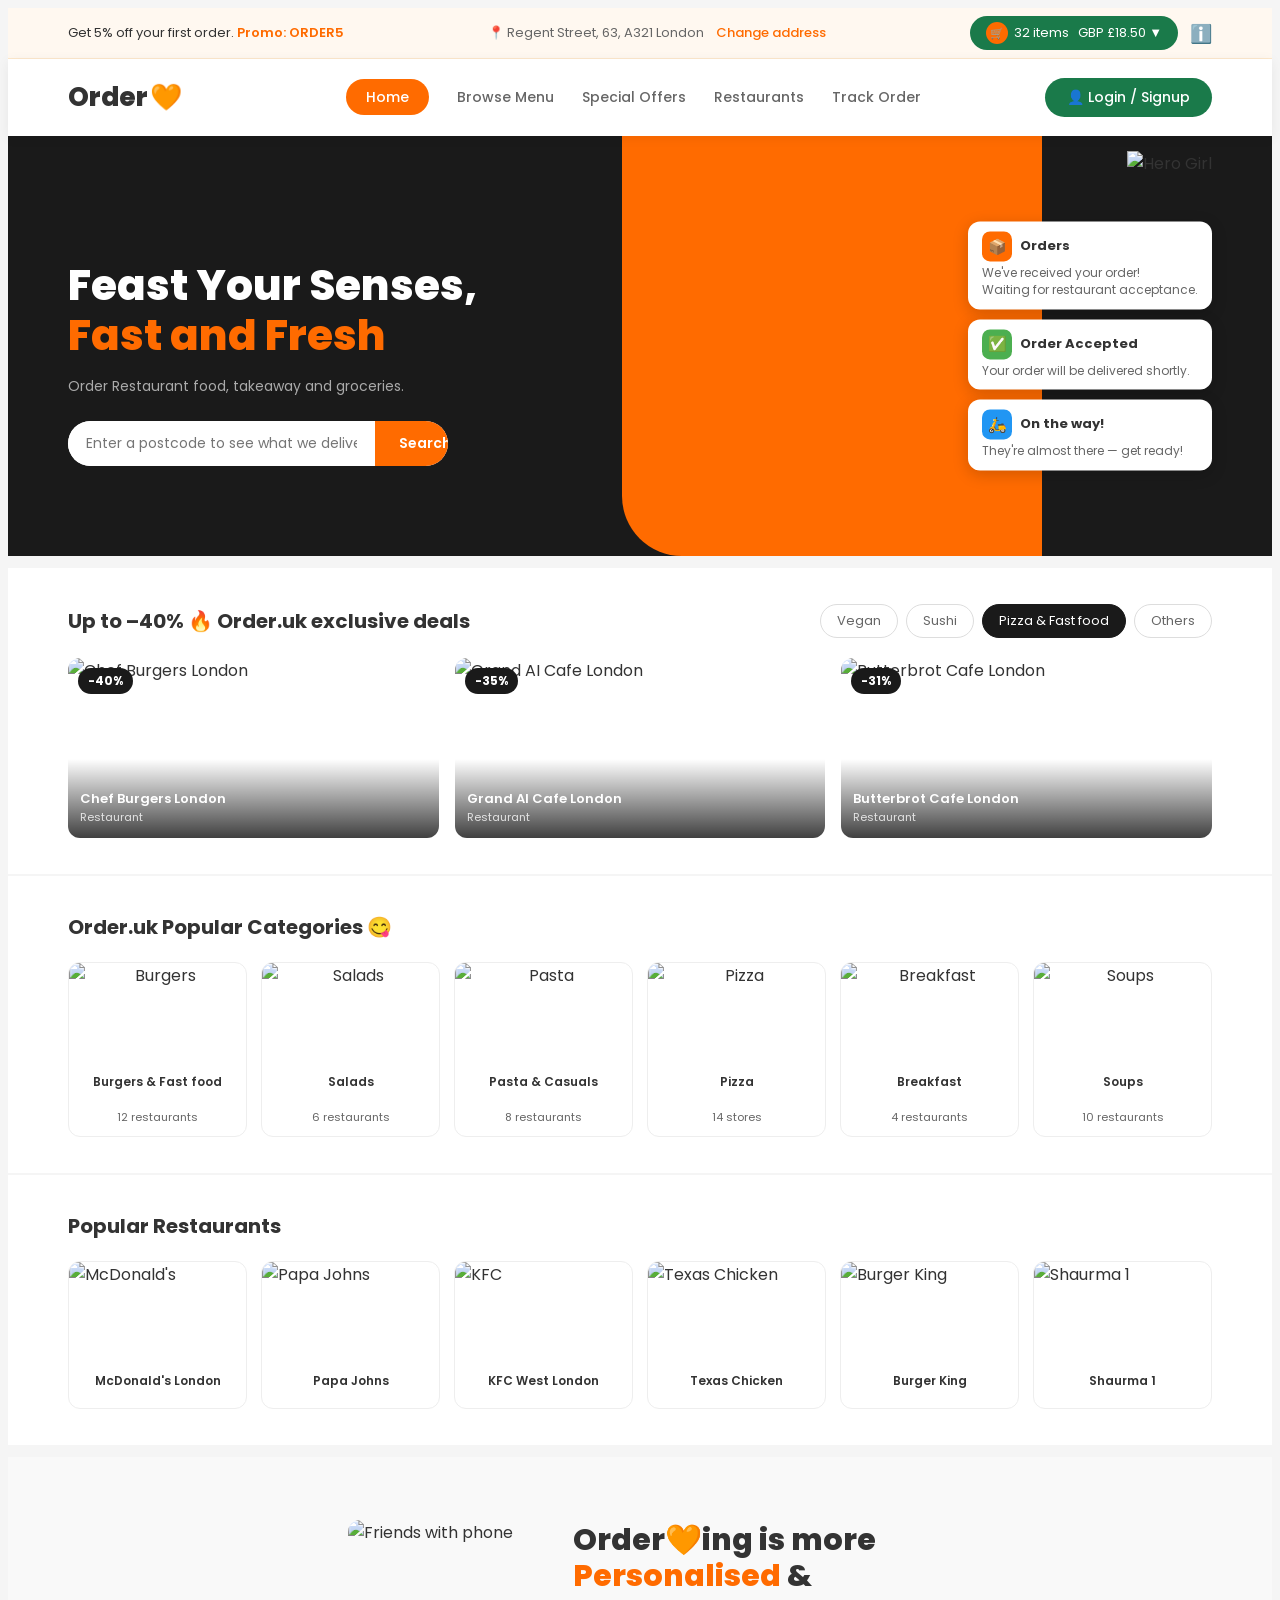
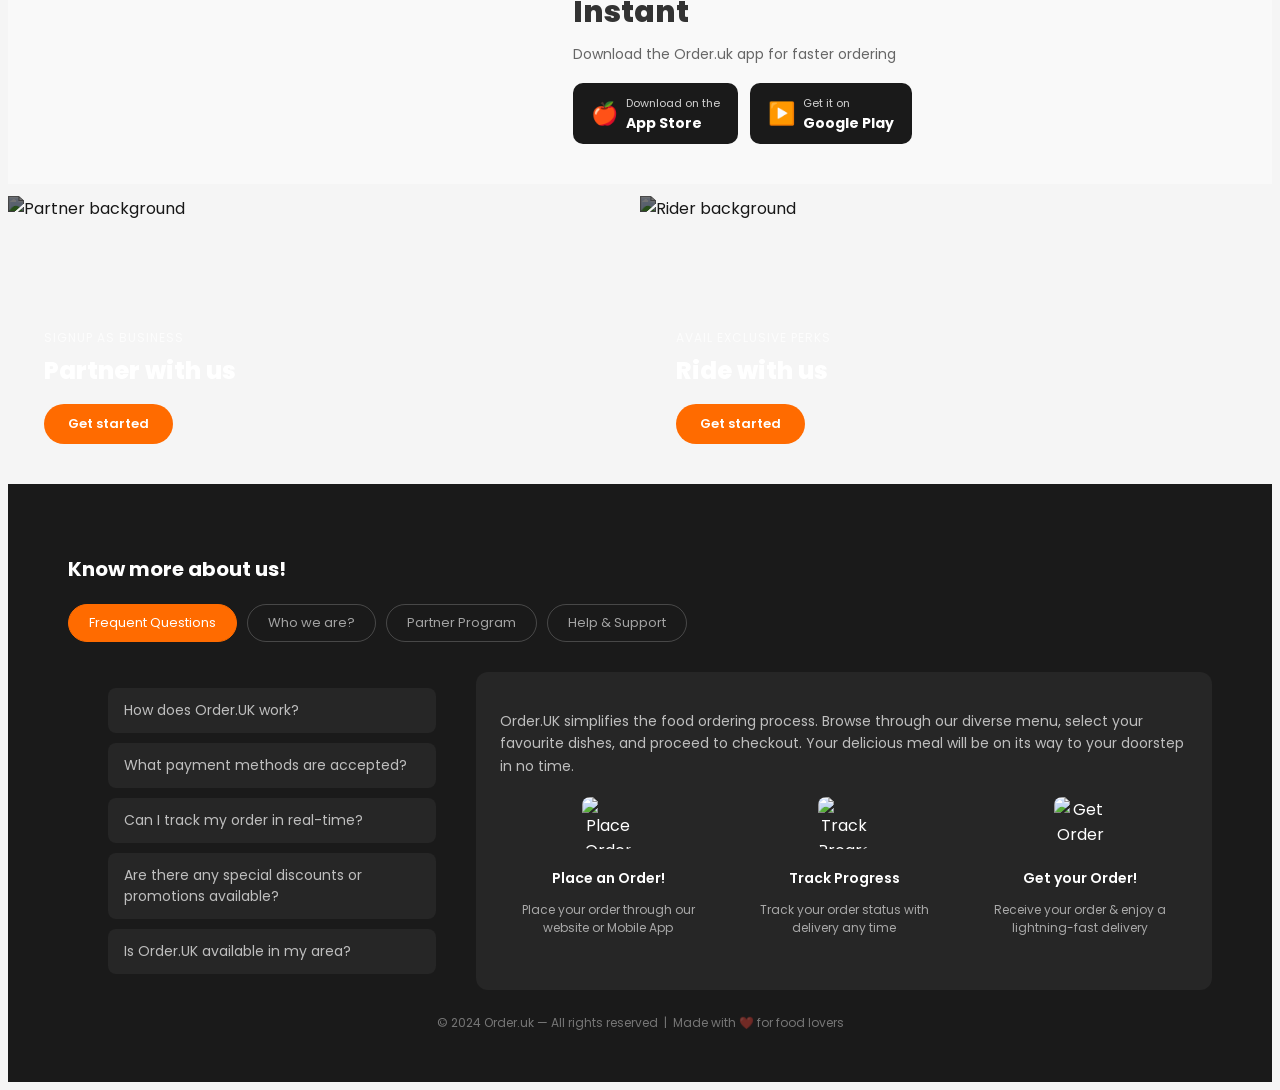
==== index.html @ 9a0b2c83 "Rename index (2).html to index.html" ====
<!DOCTYPE html>
<html >
<head>
 
  <title>Tech Test OWAIS AHAD BHAT – Feast Your Senses, Fast and Fresh</title>
  <link href="https://fonts.googleapis.com/css2?family=Poppins:wght@400;500;600;700;800&display=swap" rel="stylesheet"/>
  <link rel="stylesheet" href="style.css">
</head>
<body>

<div class="topbar">
  <div class="topbar-left">Get 5% off your first order. <span>Promo: ORDER5</span></div>
  <div class="topbar-center">📍 Regent Street, 63, A321 London &nbsp; <a href="#">Change address</a></div>
  <div style="display:flex;align-items:center;gap:12px;">
    <button class="cart-btn"><span class="cart-icon">🛒</span> 32 items &nbsp; GBP £18.50 ▼</button>
    <span style="font-size:18px;cursor:pointer;">ℹ️</span>
  </div>
</div>


<nav>
  <div class="logo">Order<span class="logo-dot">🧡</span></div>
  <ul class="nav-links">
    <li><a href="#" class="nav-home">Home</a></li>
    <li><a href="#">Browse Menu</a></li>
    <li><a href="#">Special Offers</a></li>
    <li><a href="#">Restaurants</a></li>
    <li><a href="#">Track Order</a></li>
  </ul>
  <button class="login-btn">👤 Login / Signup</button>
</nav>


<section class="hero">
  <div class="hero-content">
    <h1>Feast Your Senses,<br/><span>Fast and Fresh</span></h1>
    <p>Order Restaurant food, takeaway and groceries.</p>
    <div class="hero-search">
      <input type="text" placeholder="Enter a postcode to see what we deliver"/>
      <button>Search</button>
    </div>
  </div>
  <div class="hero-img">
    <img src="images/hero-girl.png" alt="Hero Girl"/>
    
  </div>
  <div class="hero-notifs">
    <div class="notif">
      <div class="notif-row"><span class="notif-ico">📦</span><span class="notif-title">Orders</span></div>
      <div class="notif-sub">We've received your order!<br/>Waiting for restaurant acceptance.</div>
    </div>
    <div class="notif">
      <div class="notif-row"><span class="notif-ico" style="background:#4CAF50">✅</span><span class="notif-title">Order Accepted</span></div>
      <div class="notif-sub">Your order will be delivered shortly.</div>
    </div>
    <div class="notif">
      <div class="notif-row"><span class="notif-ico" style="background:#2196F3">🛵</span><span class="notif-title">On the way!</span></div>
      <div class="notif-sub">They're almost there — get ready!</div>
    </div>
  </div>
</section>


<div class="section">
  <div class="sec-header">
    <div class="sec-title">Up to –40% 🔥 Order.uk exclusive deals</div>
    <div class="tabs">
      <button class="tab">Vegan</button>
      <button class="tab">Sushi</button>
      <button class="tab active">Pizza &amp; Fast food</button>
      <button class="tab">Others</button>
    </div>
  </div>
  <div class="deals-grid">
    <div class="deal-card">
      <img src="images/deal1.png" alt="Chef Burgers London"/>
     
      <div class="deal-badge">-40%</div>
      <div class="deal-info">Chef Burgers London<small>Restaurant</small></div>
    </div>
    <div class="deal-card">
      <img src="images/deal2.png" alt="Grand AI Cafe London"/>
     
      <div class="deal-badge">-35%</div>
      <div class="deal-info">Grand AI Cafe London<small>Restaurant</small></div>
    </div>
    <div class="deal-card">
      <img src="images/deal3.png" alt="Butterbrot Cafe London"/>
      
      <div class="deal-badge">-31%</div>
      <div class="deal-info">Butterbrot Cafe London<small>Restaurant</small></div>
    </div>
  </div>
</div>


<div class="section" style="margin-top:2px;">
  <div class="sec-header">
    <div class="sec-title">Order.uk Popular Categories 😋</div>
  </div>
  <div class="cat-grid">
    <div class="cat-card">
      <img src="images/burger.png" alt="Burgers"/>
      
      <div class="cat-info"><p>Burgers &amp; Fast food</p><small>12 restaurants</small></div>
    </div>
    <div class="cat-card">
      <img src="images/salad.png" alt="Salads"/>
      
      <div class="cat-info"><p>Salads</p><small>6 restaurants</small></div>
    </div>
    <div class="cat-card">
      <img src="images/noodles.png" alt="Pasta"/>
      
      <div class="cat-info"><p>Pasta &amp; Casuals</p><small>8 restaurants</small></div>
    </div>
    <div class="cat-card">
      <img src="images/pizza.png" alt="Pizza"/>
      
      <div class="cat-info"><p>Pizza</p><small>14 stores</small></div>
    </div>
    <div class="cat-card">
      <img src="images/wrap.png" alt="Breakfast"/>
      
      <div class="cat-info"><p>Breakfast</p><small>4 restaurants</small></div>
    </div>
    <div class="cat-card">
      <img src="images/soup.png" alt="Soups"/>
      
      <div class="cat-info"><p>Soups</p><small>10 restaurants</small></div>
    </div>
  </div>
</div>

<div class="section" style="margin-top:2px;">
  <div class="sec-header">
    <div class="sec-title">Popular Restaurants</div>
  </div>
  <div class="rest-grid">
    <div class="rest-card">
      <img src="images/mcd.png" alt="McDonald's"/>
      
      <p>McDonald's London</p>
    </div>
    <div class="rest-card">
      <img src="images/papa.png" alt="Papa Johns"/>
      
      <p>Papa Johns</p>
    </div>
    <div class="rest-card">
      <img src="images/kfc.png" alt="KFC"/>
      
      <p>KFC West London</p>
    </div>
    <div class="rest-card">
      <img src="images/Rectangle 8 (4).png" alt="Texas Chicken"/>
      
      <p>Texas Chicken</p>
    </div>
    <div class="rest-card">
      <img src="images/burgerking.png" alt="Burger King"/>
      
      <p>Burger King</p>
    </div>
    <div class="rest-card">
      <img src="images/shawarma.png" alt="Shaurma 1"/>
      
      <p>Shaurma 1</p>
    </div>
  </div>
</div>


<div class="app-promo">
  <img src="images/friends-laughing-using-mobiles 2.png" alt="Friends with phone"/>
 
  <div class="app-text">
    <h2>Order<span>🧡</span>ing is more<br/><span>Personalised</span> &amp; Instant</h2>
    <p>Download the Order.uk app for faster ordering</p>
    <div class="app-btns">
      <a href="#" class="app-btn">
        <span style="font-size:22px;">🍎</span>
        <div><span class="lbl">Download on the</span><strong>App Store</strong></div>
      </a>
      <a href="#" class="app-btn">
        <span style="font-size:22px;">▶️</span>
        <div><span class="lbl">Get it on</span><strong>Google Play</strong></div>
      </a>
    </div>
  </div>
</div>


<div class="partner-section">
  <div class="partner-card">
    <img src="images/chef.png" alt="Partner background"/>
   
    <div class="pc">
      <small>Signup as business</small>
      <h3>Partner with us</h3>
      <button class="get-btn">Get started</button>
    </div>
  </div>
  <div class="partner-card">
    <img src="images/delivery.png" alt="Rider background"/>
    
    <div class="pc">
      <small>Avail exclusive perks</small>
      <h3>Ride with us</h3>
      <button class="get-btn">Get started</button>
    </div>
  </div>
</div>


<div class="footer">
  <h3 style="margin-bottom:20px;font-size:20px;">Know more about us!</h3>
  <div class="footer-tabs">
    <button class="ftab active">Frequent Questions</button>
    <button class="ftab">Who we are?</button>
    <button class="ftab">Partner Program</button>
    <button class="ftab">Help &amp; Support</button>
  </div>
  <div class="footer-grid">
    <ul class="faq">
      <li>How does Order.UK work?</li>
      <li>What payment methods are accepted?</li>
      <li>Can I track my order in real-time?</li>
      <li>Are there any special discounts or promotions available?</li>
      <li>Is Order.UK available in my area?</li>
    </ul>
    <div class="how-box">
      <p class="how-desc">Order.UK simplifies the food ordering process. Browse through our diverse menu, select your favourite dishes, and proceed to checkout. Your delicious meal will be on its way to your doorstep in no time.</p>
      <div class="steps">
        <div class="step">
          <img class="step-ico" src="images/order 1.jpg" alt="Place Order"/>
          <!-- image file: order 1.jpg -->
          <h4>Place an Order!</h4>
          <p>Place your order through our website or Mobile App</p>
        </div>
        <div class="step">
          <img class="step-ico" src="images/delivery-icon.png" alt="Track Progress"/>
          
          <h4>Track Progress</h4>
          <p>Track your order status with delivery any time</p>
        </div>
        <div class="step">
          <img class="step-ico" src="images/food-icon.png" alt="Get Order"/>
         
          <h4>Get your Order!</h4>
          <p>Receive your order &amp; enjoy a lightning-fast delivery</p>
        </div>
      </div>
    </div>
  </div>
  <div class="footer-bottom">&copy; 2024 Order.uk — All rights reserved &nbsp;|&nbsp; Made with ❤️ for food lovers</div>
</div>

</body>
</html>
---- style.css ----
<style>
    *, *::before, *::after { box-sizing: border-box; margin: 0; padding: 0; }
    :root {
      --orange: #FF6B00;
      --green: #1A7A4A;
      --dark: #1A1A1A;
      --muted: #666;
      --bg: #f5f5f5;
      --radius: 12px;
    }
    body { font-family: 'Poppins', sans-serif; background: var(--bg); color: #333; }
    a { text-decoration: none; color: inherit; }


    .topbar {
      background: #fff8f0; border-bottom: 1px solid #fde8cc;
      padding: 8px 60px; display: flex; justify-content: space-between;
      align-items: center; font-size: 13px;
    }
    .topbar-left span { color: var(--orange); font-weight: 600; }
    .topbar-center { display: flex; align-items: center; gap: 6px; color: var(--muted); }
    .topbar-center a { color: var(--orange); font-weight: 500; }
    .cart-btn {
      background: var(--green); color: #fff; border: none; border-radius: 20px;
      padding: 6px 16px; font-size: 13px; font-family: 'Poppins',sans-serif;
      cursor: pointer; display: flex; align-items: center; gap: 6px;
    }
    .cart-icon {
      background: var(--orange); border-radius: 50%; width: 22px; height: 22px;
      display: flex; align-items: center; justify-content: center; font-size: 11px;
    }

    
    nav {
      background: #fff; padding: 14px 60px; display: flex;
      align-items: center; justify-content: space-between;
      box-shadow: 0 2px 12px rgba(0,0,0,0.06); position: sticky; top: 0; z-index: 100;
    }
    .logo { font-size: 26px; font-weight: 800; display: flex; align-items: center; gap: 2px; }
    .logo-dot { color: var(--orange); }
    .nav-links { display: flex; align-items: center; gap: 28px; list-style: none; font-size: 14px; font-weight: 500; }
    .nav-links a { color: var(--muted); transition: color 0.2s; }
    .nav-links a:hover { color: var(--orange); }
    .nav-home { background: var(--orange); color: #fff !important; padding: 8px 20px; border-radius: 20px; }
    .login-btn {
      background: var(--green); color: #fff; border: none; border-radius: 20px;
      padding: 9px 22px; font-size: 14px; font-family: 'Poppins',sans-serif; cursor: pointer; font-weight: 500;
    }

    
    .hero {
      background: var(--dark); padding: 0 60px; display: flex;
      align-items: center; justify-content: space-between;
      min-height: 420px; position: relative; overflow: hidden;
    }
    .hero::before {
      content: ''; position: absolute; right: 230px; top: 0; bottom: 0;
      width: 420px; background: var(--orange); border-radius: 0 0 0 60px; z-index: 0;
    }
    .hero-content { position: relative; z-index: 2; max-width: 420px; }
    .hero-content h1 { font-size: 42px; font-weight: 800; color: #fff; line-height: 1.2; margin-bottom: 8px; }
    .hero-content h1 span { color: var(--orange); }
    .hero-content p { color: #aaa; font-size: 14px; margin-bottom: 24px; }
    .hero-search { display: flex; background: #fff; border-radius: 30px; overflow: hidden; max-width: 380px; }
    .hero-search input { flex: 1; border: none; outline: none; padding: 12px 18px; font-size: 14px; font-family: 'Poppins',sans-serif; }
    .hero-search button {
      background: var(--orange); border: none; color: #fff; padding: 0 24px;
      font-size: 14px; font-weight: 600; cursor: pointer; font-family: 'Poppins',sans-serif; border-radius: 0 30px 30px 0;
    }
    .hero-img { position: relative; z-index: 2; flex-shrink: 0; }
    .hero-img img { height: 390px; object-fit: cover; display: block; }

    .hero-notifs {
      position: absolute; right: 60px; top: 50%; transform: translateY(-50%);
      z-index: 3; display: flex; flex-direction: column; gap: 10px;
    }
    .notif {
      background: #fff; border-radius: 12px; padding: 10px 14px;
      min-width: 210px; box-shadow: 0 4px 16px rgba(0,0,0,0.18); font-size: 12px;
    }
    .notif-row { display: flex; align-items: center; gap: 8px; margin-bottom: 4px; }
    .notif-ico {
      width: 30px; height: 30px; border-radius: 8px; background: var(--orange);
      display: flex; align-items: center; justify-content: center; font-size: 15px; flex-shrink: 0;
    }
    .notif-title { font-weight: 700; font-size: 13px; }
    .notif-sub { color: var(--muted); line-height: 1.4; }

    
    .section { padding: 36px 60px; background: #fff; margin-top: 12px; }
    .sec-header { display: flex; justify-content: space-between; align-items: center; margin-bottom: 20px; }
    .sec-title { font-size: 20px; font-weight: 700; }
    .tabs { display: flex; gap: 8px; }
    .tab {
      border: 1px solid #ddd; background: #fff; border-radius: 20px;
      padding: 6px 16px; font-size: 13px; cursor: pointer;
      font-family: 'Poppins',sans-serif; color: var(--muted); transition: all 0.2s;
    }
    .tab.active, .tab:hover { background: var(--dark); color: #fff; border-color: var(--dark); }

   
    .deals-grid { display: grid; grid-template-columns: repeat(3,1fr); gap: 16px; }
    .deal-card { border-radius: var(--radius); overflow: hidden; position: relative; cursor: pointer; }
    .deal-card img { width: 100%; height: 180px; object-fit: cover; display: block; transition: transform 0.3s; }
    .deal-card:hover img { transform: scale(1.04); }
    .deal-badge {
      position: absolute; top: 10px; left: 10px; background: var(--dark);
      color: #fff; font-size: 12px; font-weight: 700; padding: 4px 10px; border-radius: 20px;
    }
    .deal-info {
      position: absolute; bottom: 0; left: 0; right: 0;
      background: linear-gradient(transparent, rgba(0,0,0,0.75));
      padding: 30px 12px 12px; color: #fff; font-size: 13px; font-weight: 600;
    }
    .deal-info small { display: block; font-weight: 400; font-size: 11px; opacity: 0.8; }

    
    .cat-grid { display: grid; grid-template-columns: repeat(6,1fr); gap: 14px; }
    .cat-card {
      background: #fff; border: 1px solid #eee; border-radius: var(--radius);
      overflow: hidden; text-align: center; cursor: pointer; transition: box-shadow 0.2s, transform 0.2s;
    }
    .cat-card:hover { box-shadow: 0 6px 20px rgba(0,0,0,0.1); transform: translateY(-3px); }
    .cat-card img { width: 100%; height: 90px; object-fit: cover; display: block; }
    .cat-info { padding: 8px 6px; }
    .cat-info p { font-size: 12px; font-weight: 600; }
    .cat-info small { font-size: 11px; color: var(--muted); }

    
    .rest-grid { display: grid; grid-template-columns: repeat(6,1fr); gap: 14px; }
    .rest-card {
      border-radius: var(--radius); overflow: hidden; cursor: pointer;
      transition: transform 0.2s, box-shadow 0.2s; border: 1px solid #eee; background: #fff;
    }
    .rest-card:hover { transform: translateY(-3px); box-shadow: 0 8px 24px rgba(0,0,0,0.12); }
    .rest-card img { width: 100%; height: 90px; object-fit: cover; display: block; }
    .rest-card p { font-size: 12px; font-weight: 600; text-align: center; padding: 8px 4px 6px; }

    
    .app-promo {
      background: #f9f9f9; margin-top: 12px;
      display: flex; align-items: center; justify-content: center;
      gap: 60px; padding: 40px 60px; min-height: 220px;
    }
    .app-promo img { height: 200px; border-radius: 12px; object-fit: cover; }
    .app-text { max-width: 360px; }
    .app-text h2 { font-size: 30px; font-weight: 800; line-height: 1.2; margin-bottom: 8px; }
    .app-text h2 span { color: var(--orange); }
    .app-text p { color: var(--muted); font-size: 14px; margin-bottom: 18px; }
    .app-btns { display: flex; gap: 12px; }
    .app-btn {
      background: var(--dark); color: #fff; border-radius: 10px;
      padding: 10px 18px; display: flex; align-items: center; gap: 8px;
      font-size: 13px; transition: background 0.2s;
    }
    .app-btn:hover { background: var(--orange); }
    .app-btn .lbl { font-size: 11px; opacity: 0.8; }
    .app-btn strong { display: block; font-size: 14px; }

    /* PARTNER */
    .partner-section { display: grid; grid-template-columns: 1fr 1fr; margin-top: 12px; }
    .partner-card {
      position: relative; overflow: hidden; min-height: 220px;
      display: flex; align-items: flex-end; padding: 28px 36px;
    }
    .partner-card img {
      position: absolute; inset: 0; width: 100%; height: 100%;
      object-fit: cover; filter: brightness(0.45);
    }
    .pc { position: relative; z-index: 2; color: #fff; }
    .pc small { font-size: 12px; color: rgba(255,255,255,0.75); text-transform: uppercase; letter-spacing: 1px; }
    .pc h3 { font-size: 24px; font-weight: 800; margin: 4px 0 16px; }
    .get-btn {
      background: var(--orange); color: #fff; border: none; border-radius: 20px;
      padding: 10px 24px; font-size: 13px; font-weight: 600;
      cursor: pointer; font-family: 'Poppins',sans-serif;
    }

   
    .footer { background: var(--dark); padding: 50px 60px; margin-top: 12px; color: #fff; }
    .footer-tabs { display: flex; gap: 10px; margin-bottom: 30px; flex-wrap: wrap; }
    .ftab {
      border: 1px solid rgba(255,255,255,0.2); background: transparent;
      color: rgba(255,255,255,0.6); border-radius: 20px; padding: 8px 20px;
      font-size: 13px; cursor: pointer; font-family: 'Poppins',sans-serif; transition: all 0.2s;
    }
    .ftab.active, .ftab:hover { background: var(--orange); color: #fff; border-color: var(--orange); }
    .footer-grid { display: grid; grid-template-columns: 1fr 2fr; gap: 40px; }
    .faq { list-style: none; display: flex; flex-direction: column; gap: 10px; }
    .faq li {
      color: rgba(255,255,255,0.7); font-size: 14px;
      padding: 12px 16px; background: rgba(255,255,255,0.05);
      border-radius: 8px; cursor: pointer; transition: background 0.2s;
    }
    .faq li:hover { background: rgba(255,255,255,0.1); }
    .how-box { background: rgba(255,255,255,0.05); border-radius: 12px; padding: 24px; }
    .how-desc { font-size: 14px; color: rgba(255,255,255,0.7); margin-bottom: 20px; line-height: 1.6; }
    .steps { display: grid; grid-template-columns: repeat(3,1fr); gap: 20px; }
    .step { text-align: center; }
    .step-ico { width: 52px; height: 52px; object-fit: contain; margin: 0 auto 10px; display: block; border-radius: 8px; }
    .step h4 { font-size: 14px; font-weight: 600; margin-bottom: 6px; }
    .step p { font-size: 12px; color: rgba(255,255,255,0.6); }
    .footer-bottom { margin-top: 24px; font-size: 12px; color: rgba(255,255,255,0.4); text-align: center; }

    @media (max-width: 900px) {
      nav, .topbar, .section, .hero, .app-promo, .footer { padding-left: 20px; padding-right: 20px; }
      .deals-grid, .cat-grid, .rest-grid { grid-template-columns: repeat(2,1fr); }
      .hero::before { display: none; }
      .hero-notifs { display: none; }
      .partner-section, .footer-grid { grid-template-columns: 1fr; }
      .app-promo { flex-direction: column; gap: 24px; }
    }
  </style>
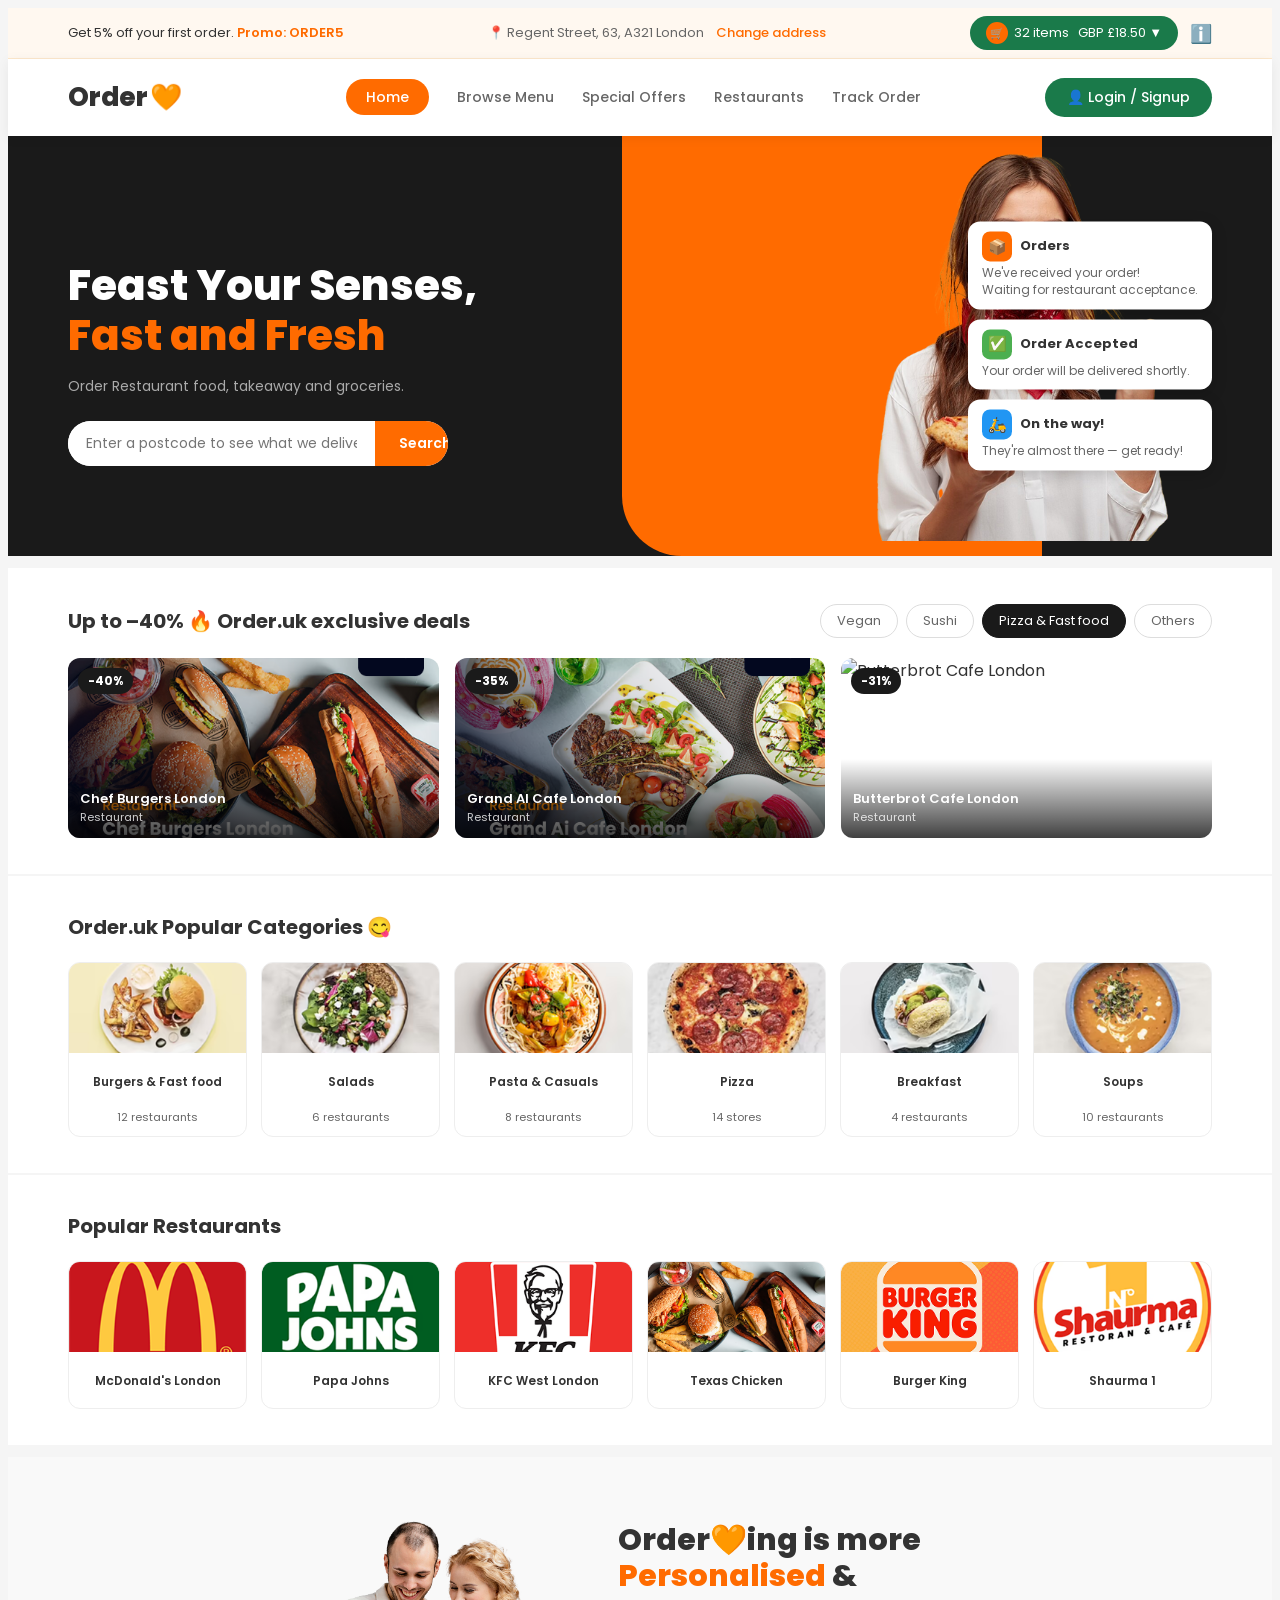
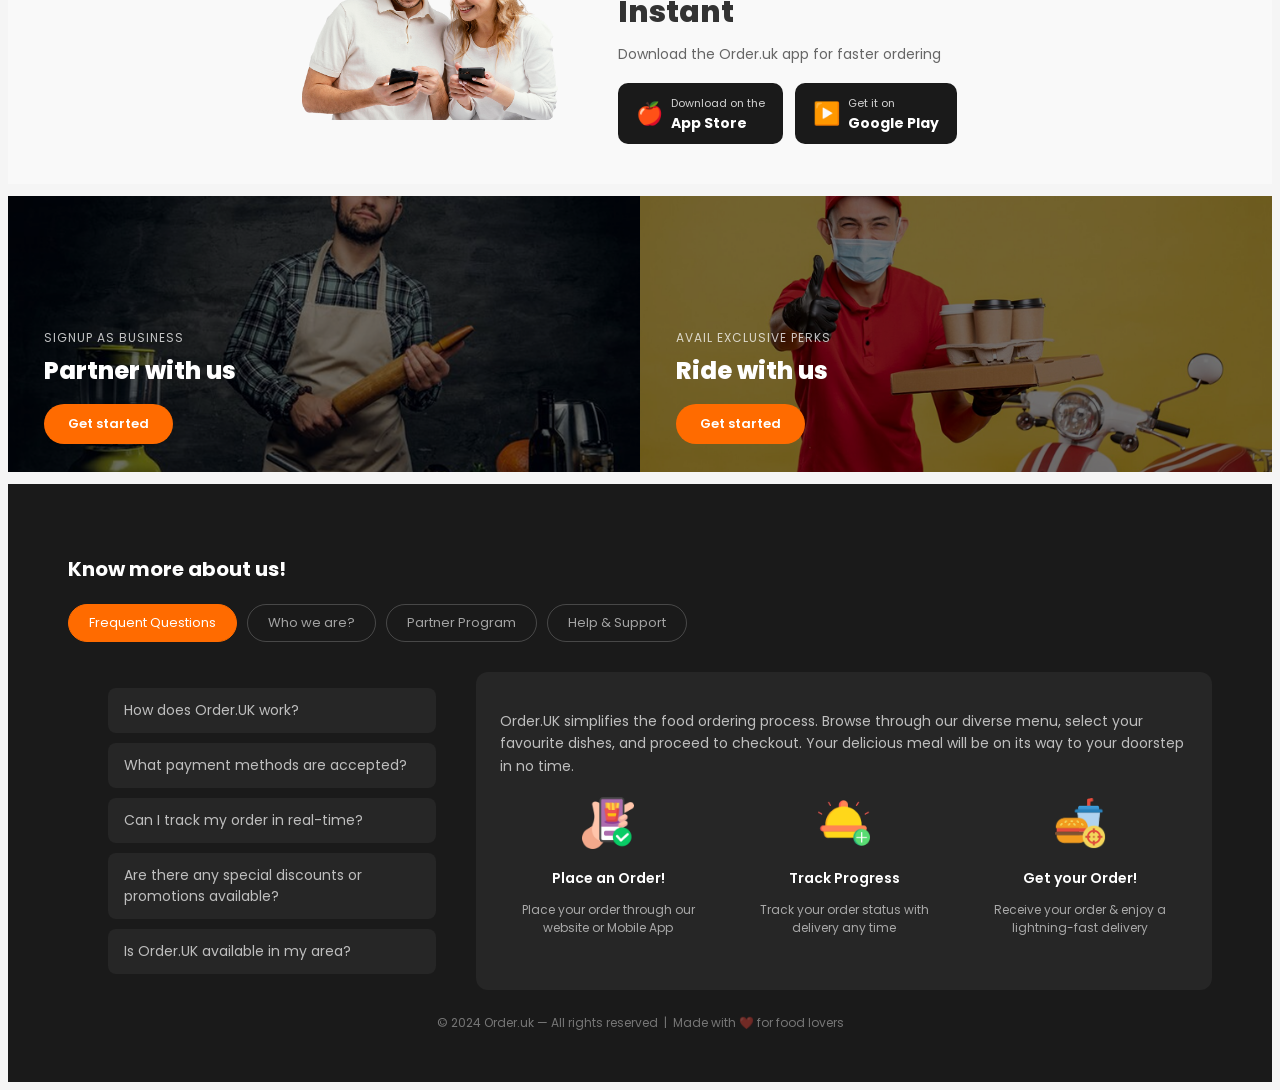
==== commit 9f247d7e: "Fix image paths: remove incorrect 'images/' subfolder prefix and fix order 1.jpg -> order 1.png" ====
--- a/index.html
+++ b/index.html
@@ -41,7 +41,7 @@
     </div>
   </div>
   <div class="hero-img">
-    <img src="images/hero-girl.png" alt="Hero Girl"/>
+    <img src="hero-girl.png" alt="Hero Girl"/>
     
   </div>
   <div class="hero-notifs">
@@ -73,19 +73,19 @@
   </div>
   <div class="deals-grid">
     <div class="deal-card">
-      <img src="images/deal1.png" alt="Chef Burgers London"/>
+      <img src="deal1.png" alt="Chef Burgers London"/>
      
       <div class="deal-badge">-40%</div>
       <div class="deal-info">Chef Burgers London<small>Restaurant</small></div>
     </div>
     <div class="deal-card">
-      <img src="images/deal2.png" alt="Grand AI Cafe London"/>
+      <img src="deal2.png" alt="Grand AI Cafe London"/>
      
       <div class="deal-badge">-35%</div>
       <div class="deal-info">Grand AI Cafe London<small>Restaurant</small></div>
     </div>
     <div class="deal-card">
-      <img src="images/deal3.png" alt="Butterbrot Cafe London"/>
+      <img src="deal3.png" alt="Butterbrot Cafe London"/>
       
       <div class="deal-badge">-31%</div>
       <div class="deal-info">Butterbrot Cafe London<small>Restaurant</small></div>
@@ -100,32 +100,32 @@
   </div>
   <div class="cat-grid">
     <div class="cat-card">
-      <img src="images/burger.png" alt="Burgers"/>
+      <img src="burger.png" alt="Burgers"/>
       
       <div class="cat-info"><p>Burgers &amp; Fast food</p><small>12 restaurants</small></div>
     </div>
     <div class="cat-card">
-      <img src="images/salad.png" alt="Salads"/>
+      <img src="salad.png" alt="Salads"/>
       
       <div class="cat-info"><p>Salads</p><small>6 restaurants</small></div>
     </div>
     <div class="cat-card">
-      <img src="images/noodles.png" alt="Pasta"/>
+      <img src="noodles.png" alt="Pasta"/>
       
       <div class="cat-info"><p>Pasta &amp; Casuals</p><small>8 restaurants</small></div>
     </div>
     <div class="cat-card">
-      <img src="images/pizza.png" alt="Pizza"/>
+      <img src="pizza.png" alt="Pizza"/>
       
       <div class="cat-info"><p>Pizza</p><small>14 stores</small></div>
     </div>
     <div class="cat-card">
-      <img src="images/wrap.png" alt="Breakfast"/>
+      <img src="wrap.png" alt="Breakfast"/>
       
       <div class="cat-info"><p>Breakfast</p><small>4 restaurants</small></div>
     </div>
     <div class="cat-card">
-      <img src="images/soup.png" alt="Soups"/>
+      <img src="soup.png" alt="Soups"/>
       
       <div class="cat-info"><p>Soups</p><small>10 restaurants</small></div>
     </div>
@@ -138,32 +138,32 @@
   </div>
   <div class="rest-grid">
     <div class="rest-card">
-      <img src="images/mcd.png" alt="McDonald's"/>
+      <img src="mcd.png" alt="McDonald's"/>
       
       <p>McDonald's London</p>
     </div>
     <div class="rest-card">
-      <img src="images/papa.png" alt="Papa Johns"/>
+      <img src="papa.png" alt="Papa Johns"/>
       
       <p>Papa Johns</p>
     </div>
     <div class="rest-card">
-      <img src="images/kfc.png" alt="KFC"/>
+      <img src="kfc.png" alt="KFC"/>
       
       <p>KFC West London</p>
     </div>
     <div class="rest-card">
-      <img src="images/Rectangle 8 (4).png" alt="Texas Chicken"/>
+      <img src="Rectangle 8 (4).png" alt="Texas Chicken"/>
       
       <p>Texas Chicken</p>
     </div>
     <div class="rest-card">
-      <img src="images/burgerking.png" alt="Burger King"/>
+      <img src="burgerking.png" alt="Burger King"/>
       
       <p>Burger King</p>
     </div>
     <div class="rest-card">
-      <img src="images/shawarma.png" alt="Shaurma 1"/>
+      <img src="shawarma.png" alt="Shaurma 1"/>
       
       <p>Shaurma 1</p>
     </div>
@@ -172,7 +172,7 @@
 
 
 <div class="app-promo">
-  <img src="images/friends-laughing-using-mobiles 2.png" alt="Friends with phone"/>
+  <img src="friends-laughing-using-mobiles 2.png" alt="Friends with phone"/>
  
   <div class="app-text">
     <h2>Order<span>🧡</span>ing is more<br/><span>Personalised</span> &amp; Instant</h2>
@@ -193,7 +193,7 @@
 
 <div class="partner-section">
   <div class="partner-card">
-    <img src="images/chef.png" alt="Partner background"/>
+    <img src="chef.png" alt="Partner background"/>
    
     <div class="pc">
       <small>Signup as business</small>
@@ -202,7 +202,7 @@
     </div>
   </div>
   <div class="partner-card">
-    <img src="images/delivery.png" alt="Rider background"/>
+    <img src="delivery.png" alt="Rider background"/>
     
     <div class="pc">
       <small>Avail exclusive perks</small>
@@ -233,19 +233,19 @@
       <p class="how-desc">Order.UK simplifies the food ordering process. Browse through our diverse menu, select your favourite dishes, and proceed to checkout. Your delicious meal will be on its way to your doorstep in no time.</p>
       <div class="steps">
         <div class="step">
-          <img class="step-ico" src="images/order 1.jpg" alt="Place Order"/>
-          <!-- image file: order 1.jpg -->
+          <img class="step-ico" src="order 1.png" alt="Place Order"/>
+          <!-- image file: order 1.png -->
           <h4>Place an Order!</h4>
           <p>Place your order through our website or Mobile App</p>
         </div>
         <div class="step">
-          <img class="step-ico" src="images/delivery-icon.png" alt="Track Progress"/>
+          <img class="step-ico" src="delivery-icon.png" alt="Track Progress"/>
           
           <h4>Track Progress</h4>
           <p>Track your order status with delivery any time</p>
         </div>
         <div class="step">
-          <img class="step-ico" src="images/food-icon.png" alt="Get Order"/>
+          <img class="step-ico" src="food-icon.png" alt="Get Order"/>
          
           <h4>Get your Order!</h4>
           <p>Receive your order &amp; enjoy a lightning-fast delivery</p>
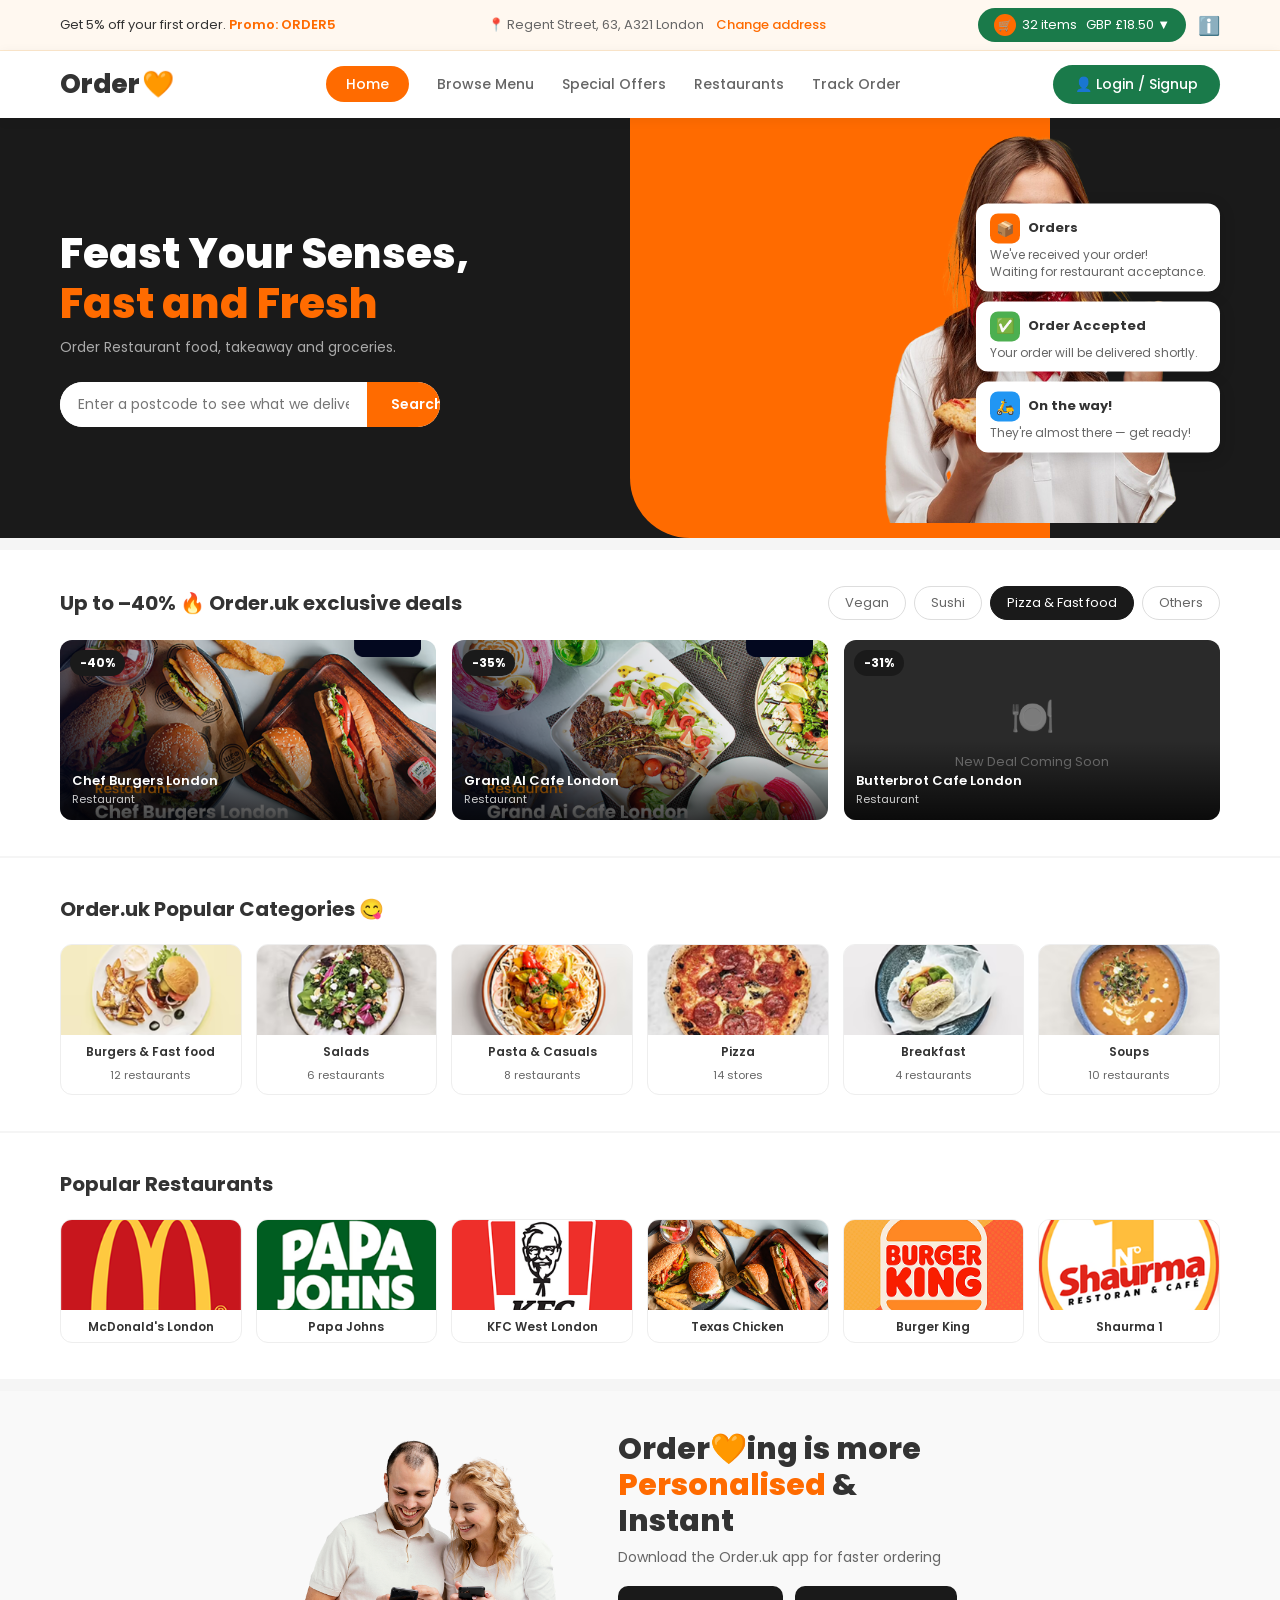
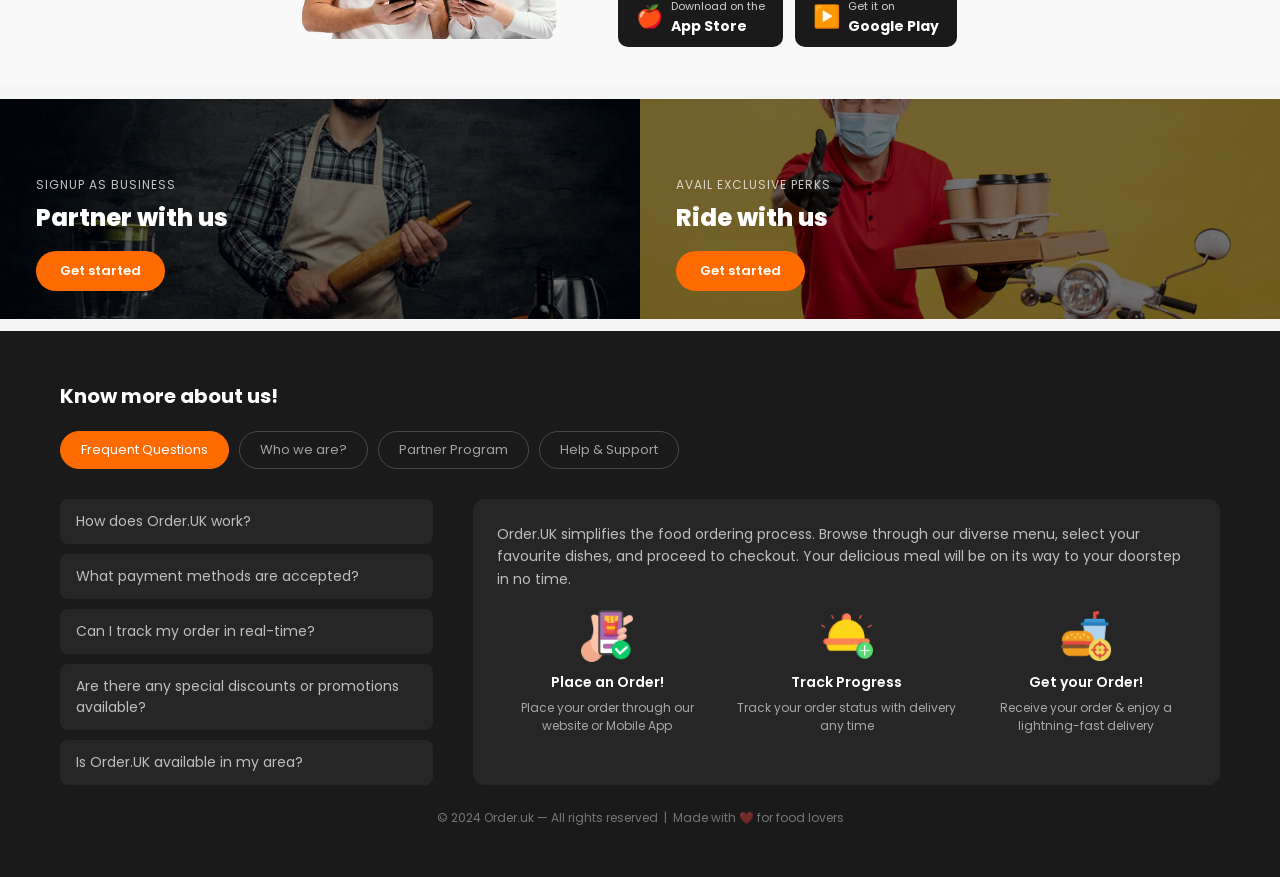
==== commit c0287f28: "Fix all bugs: image paths, missing charset/viewport, broken tab JS, stale comments, missing anchor I" ====
--- a/index.html
+++ b/index.html
@@ -1,8 +1,9 @@
 <!DOCTYPE html>
-<html >
+<html lang="en">
 <head>
- 
-  <title>Tech Test OWAIS AHAD BHAT – Feast Your Senses, Fast and Fresh</title>
+  <meta charset="UTF-8"/>
+  <meta name="viewport" content="width=device-width, initial-scale=1.0"/>
+  <title>Order.uk – Feast Your Senses, Fast and Fresh</title>
   <link href="https://fonts.googleapis.com/css2?family=Poppins:wght@400;500;600;700;800&display=swap" rel="stylesheet"/>
   <link rel="stylesheet" href="style.css">
 </head>
@@ -17,19 +18,17 @@
   </div>
 </div>
 
-
 <nav>
   <div class="logo">Order<span class="logo-dot">🧡</span></div>
   <ul class="nav-links">
     <li><a href="#" class="nav-home">Home</a></li>
-    <li><a href="#">Browse Menu</a></li>
-    <li><a href="#">Special Offers</a></li>
-    <li><a href="#">Restaurants</a></li>
-    <li><a href="#">Track Order</a></li>
+    <li><a href="#deals">Browse Menu</a></li>
+    <li><a href="#deals">Special Offers</a></li>
+    <li><a href="#restaurants">Restaurants</a></li>
+    <li><a href="#footer">Track Order</a></li>
   </ul>
   <button class="login-btn">👤 Login / Signup</button>
 </nav>
-
 
 <section class="hero">
   <div class="hero-content">
@@ -37,12 +36,11 @@
     <p>Order Restaurant food, takeaway and groceries.</p>
     <div class="hero-search">
       <input type="text" placeholder="Enter a postcode to see what we deliver"/>
-      <button>Search</button>
+      <button type="button">Search</button>
     </div>
   </div>
   <div class="hero-img">
     <img src="hero-girl.png" alt="Hero Girl"/>
-    
   </div>
   <div class="hero-notifs">
     <div class="notif">
@@ -60,120 +58,104 @@
   </div>
 </section>
 
-
-<div class="section">
+<div class="section" id="deals">
   <div class="sec-header">
     <div class="sec-title">Up to –40% 🔥 Order.uk exclusive deals</div>
     <div class="tabs">
-      <button class="tab">Vegan</button>
-      <button class="tab">Sushi</button>
-      <button class="tab active">Pizza &amp; Fast food</button>
-      <button class="tab">Others</button>
+      <button class="tab" onclick="setTab(this)">Vegan</button>
+      <button class="tab" onclick="setTab(this)">Sushi</button>
+      <button class="tab active" onclick="setTab(this)">Pizza &amp; Fast food</button>
+      <button class="tab" onclick="setTab(this)">Others</button>
     </div>
   </div>
   <div class="deals-grid">
     <div class="deal-card">
       <img src="deal1.png" alt="Chef Burgers London"/>
-     
       <div class="deal-badge">-40%</div>
       <div class="deal-info">Chef Burgers London<small>Restaurant</small></div>
     </div>
     <div class="deal-card">
       <img src="deal2.png" alt="Grand AI Cafe London"/>
-     
       <div class="deal-badge">-35%</div>
       <div class="deal-info">Grand AI Cafe London<small>Restaurant</small></div>
     </div>
-    <div class="deal-card">
-      <img src="deal3.png" alt="Butterbrot Cafe London"/>
-      
+    <div class="deal-card deal-card--placeholder">
+      <div class="deal-placeholder-inner">
+        <span>🍽️</span>
+        <p>New Deal Coming Soon</p>
+      </div>
       <div class="deal-badge">-31%</div>
       <div class="deal-info">Butterbrot Cafe London<small>Restaurant</small></div>
     </div>
   </div>
 </div>
 
-
-<div class="section" style="margin-top:2px;">
+<div class="section" id="categories" style="margin-top:2px;">
   <div class="sec-header">
     <div class="sec-title">Order.uk Popular Categories 😋</div>
   </div>
   <div class="cat-grid">
     <div class="cat-card">
       <img src="burger.png" alt="Burgers"/>
-      
       <div class="cat-info"><p>Burgers &amp; Fast food</p><small>12 restaurants</small></div>
     </div>
     <div class="cat-card">
       <img src="salad.png" alt="Salads"/>
-      
       <div class="cat-info"><p>Salads</p><small>6 restaurants</small></div>
     </div>
     <div class="cat-card">
       <img src="noodles.png" alt="Pasta"/>
-      
       <div class="cat-info"><p>Pasta &amp; Casuals</p><small>8 restaurants</small></div>
     </div>
     <div class="cat-card">
       <img src="pizza.png" alt="Pizza"/>
-      
       <div class="cat-info"><p>Pizza</p><small>14 stores</small></div>
     </div>
     <div class="cat-card">
       <img src="wrap.png" alt="Breakfast"/>
-      
       <div class="cat-info"><p>Breakfast</p><small>4 restaurants</small></div>
     </div>
     <div class="cat-card">
       <img src="soup.png" alt="Soups"/>
-      
       <div class="cat-info"><p>Soups</p><small>10 restaurants</small></div>
     </div>
   </div>
 </div>
 
-<div class="section" style="margin-top:2px;">
+<div class="section" id="restaurants" style="margin-top:2px;">
   <div class="sec-header">
     <div class="sec-title">Popular Restaurants</div>
   </div>
   <div class="rest-grid">
     <div class="rest-card">
       <img src="mcd.png" alt="McDonald's"/>
-      
       <p>McDonald's London</p>
     </div>
     <div class="rest-card">
       <img src="papa.png" alt="Papa Johns"/>
-      
       <p>Papa Johns</p>
     </div>
     <div class="rest-card">
       <img src="kfc.png" alt="KFC"/>
-      
       <p>KFC West London</p>
     </div>
     <div class="rest-card">
       <img src="Rectangle 8 (4).png" alt="Texas Chicken"/>
-      
       <p>Texas Chicken</p>
     </div>
     <div class="rest-card">
       <img src="burgerking.png" alt="Burger King"/>
-      
       <p>Burger King</p>
     </div>
     <div class="rest-card">
       <img src="shawarma.png" alt="Shaurma 1"/>
-      
       <p>Shaurma 1</p>
     </div>
   </div>
 </div>
-
 
 <div class="app-promo">
   <img src="friends-laughing-using-mobiles 2.png" alt="Friends with phone"/>
- 
   <div class="app-text">
     <h2>Order<span>🧡</span>ing is more<br/><span>Personalised</span> &amp; Instant</h2>
     <p>Download the Order.uk app for faster ordering</p>
@@ -190,11 +172,9 @@
   </div>
 </div>
 
-
 <div class="partner-section">
   <div class="partner-card">
     <img src="chef.png" alt="Partner background"/>
-   
     <div class="pc">
       <small>Signup as business</small>
       <h3>Partner with us</h3>
@@ -203,7 +183,6 @@
   </div>
   <div class="partner-card">
     <img src="delivery.png" alt="Rider background"/>
-    
     <div class="pc">
       <small>Avail exclusive perks</small>
       <h3>Ride with us</h3>
@@ -212,14 +191,13 @@
   </div>
 </div>
 
-
-<div class="footer">
+<div class="footer" id="footer">
   <h3 style="margin-bottom:20px;font-size:20px;">Know more about us!</h3>
   <div class="footer-tabs">
-    <button class="ftab active">Frequent Questions</button>
-    <button class="ftab">Who we are?</button>
-    <button class="ftab">Partner Program</button>
-    <button class="ftab">Help &amp; Support</button>
+    <button class="ftab active" onclick="setFtab(this)">Frequent Questions</button>
+    <button class="ftab" onclick="setFtab(this)">Who we are?</button>
+    <button class="ftab" onclick="setFtab(this)">Partner Program</button>
+    <button class="ftab" onclick="setFtab(this)">Help &amp; Support</button>
   </div>
   <div class="footer-grid">
     <ul class="faq">
@@ -234,19 +212,16 @@
       <div class="steps">
         <div class="step">
           <img class="step-ico" src="order 1.png" alt="Place Order"/>
-          <!-- image file: order 1.png -->
           <h4>Place an Order!</h4>
           <p>Place your order through our website or Mobile App</p>
         </div>
         <div class="step">
           <img class="step-ico" src="delivery-icon.png" alt="Track Progress"/>
-          
           <h4>Track Progress</h4>
           <p>Track your order status with delivery any time</p>
         </div>
         <div class="step">
           <img class="step-ico" src="food-icon.png" alt="Get Order"/>
-         
           <h4>Get your Order!</h4>
           <p>Receive your order &amp; enjoy a lightning-fast delivery</p>
         </div>
@@ -256,5 +231,16 @@
   <div class="footer-bottom">&copy; 2024 Order.uk — All rights reserved &nbsp;|&nbsp; Made with ❤️ for food lovers</div>
 </div>
 
+<script>
+  function setTab(el) {
+    document.querySelectorAll('.tab').forEach(t => t.classList.remove('active'));
+    el.classList.add('active');
+  }
+  function setFtab(el) {
+    document.querySelectorAll('.ftab').forEach(t => t.classList.remove('active'));
+    el.classList.add('active');
+  }
+</script>
+
 </body>
-</html>
+</html>
--- a/style.css
+++ b/style.css
@@ -1,213 +1,228 @@
-<style>
-    *, *::before, *::after { box-sizing: border-box; margin: 0; padding: 0; }
-    :root {
-      --orange: #FF6B00;
-      --green: #1A7A4A;
-      --dark: #1A1A1A;
-      --muted: #666;
-      --bg: #f5f5f5;
-      --radius: 12px;
-    }
-    body { font-family: 'Poppins', sans-serif; background: var(--bg); color: #333; }
-    a { text-decoration: none; color: inherit; }
-
-
-    .topbar {
-      background: #fff8f0; border-bottom: 1px solid #fde8cc;
-      padding: 8px 60px; display: flex; justify-content: space-between;
-      align-items: center; font-size: 13px;
-    }
-    .topbar-left span { color: var(--orange); font-weight: 600; }
-    .topbar-center { display: flex; align-items: center; gap: 6px; color: var(--muted); }
-    .topbar-center a { color: var(--orange); font-weight: 500; }
-    .cart-btn {
-      background: var(--green); color: #fff; border: none; border-radius: 20px;
-      padding: 6px 16px; font-size: 13px; font-family: 'Poppins',sans-serif;
-      cursor: pointer; display: flex; align-items: center; gap: 6px;
-    }
-    .cart-icon {
-      background: var(--orange); border-radius: 50%; width: 22px; height: 22px;
-      display: flex; align-items: center; justify-content: center; font-size: 11px;
-    }
-
-    
-    nav {
-      background: #fff; padding: 14px 60px; display: flex;
-      align-items: center; justify-content: space-between;
-      box-shadow: 0 2px 12px rgba(0,0,0,0.06); position: sticky; top: 0; z-index: 100;
-    }
-    .logo { font-size: 26px; font-weight: 800; display: flex; align-items: center; gap: 2px; }
-    .logo-dot { color: var(--orange); }
-    .nav-links { display: flex; align-items: center; gap: 28px; list-style: none; font-size: 14px; font-weight: 500; }
-    .nav-links a { color: var(--muted); transition: color 0.2s; }
-    .nav-links a:hover { color: var(--orange); }
-    .nav-home { background: var(--orange); color: #fff !important; padding: 8px 20px; border-radius: 20px; }
-    .login-btn {
-      background: var(--green); color: #fff; border: none; border-radius: 20px;
-      padding: 9px 22px; font-size: 14px; font-family: 'Poppins',sans-serif; cursor: pointer; font-weight: 500;
-    }
-
-    
-    .hero {
-      background: var(--dark); padding: 0 60px; display: flex;
-      align-items: center; justify-content: space-between;
-      min-height: 420px; position: relative; overflow: hidden;
-    }
-    .hero::before {
-      content: ''; position: absolute; right: 230px; top: 0; bottom: 0;
-      width: 420px; background: var(--orange); border-radius: 0 0 0 60px; z-index: 0;
-    }
-    .hero-content { position: relative; z-index: 2; max-width: 420px; }
-    .hero-content h1 { font-size: 42px; font-weight: 800; color: #fff; line-height: 1.2; margin-bottom: 8px; }
-    .hero-content h1 span { color: var(--orange); }
-    .hero-content p { color: #aaa; font-size: 14px; margin-bottom: 24px; }
-    .hero-search { display: flex; background: #fff; border-radius: 30px; overflow: hidden; max-width: 380px; }
-    .hero-search input { flex: 1; border: none; outline: none; padding: 12px 18px; font-size: 14px; font-family: 'Poppins',sans-serif; }
-    .hero-search button {
-      background: var(--orange); border: none; color: #fff; padding: 0 24px;
-      font-size: 14px; font-weight: 600; cursor: pointer; font-family: 'Poppins',sans-serif; border-radius: 0 30px 30px 0;
-    }
-    .hero-img { position: relative; z-index: 2; flex-shrink: 0; }
-    .hero-img img { height: 390px; object-fit: cover; display: block; }
-
-    .hero-notifs {
-      position: absolute; right: 60px; top: 50%; transform: translateY(-50%);
-      z-index: 3; display: flex; flex-direction: column; gap: 10px;
-    }
-    .notif {
-      background: #fff; border-radius: 12px; padding: 10px 14px;
-      min-width: 210px; box-shadow: 0 4px 16px rgba(0,0,0,0.18); font-size: 12px;
-    }
-    .notif-row { display: flex; align-items: center; gap: 8px; margin-bottom: 4px; }
-    .notif-ico {
-      width: 30px; height: 30px; border-radius: 8px; background: var(--orange);
-      display: flex; align-items: center; justify-content: center; font-size: 15px; flex-shrink: 0;
-    }
-    .notif-title { font-weight: 700; font-size: 13px; }
-    .notif-sub { color: var(--muted); line-height: 1.4; }
-
-    
-    .section { padding: 36px 60px; background: #fff; margin-top: 12px; }
-    .sec-header { display: flex; justify-content: space-between; align-items: center; margin-bottom: 20px; }
-    .sec-title { font-size: 20px; font-weight: 700; }
-    .tabs { display: flex; gap: 8px; }
-    .tab {
-      border: 1px solid #ddd; background: #fff; border-radius: 20px;
-      padding: 6px 16px; font-size: 13px; cursor: pointer;
-      font-family: 'Poppins',sans-serif; color: var(--muted); transition: all 0.2s;
-    }
-    .tab.active, .tab:hover { background: var(--dark); color: #fff; border-color: var(--dark); }
-
-   
-    .deals-grid { display: grid; grid-template-columns: repeat(3,1fr); gap: 16px; }
-    .deal-card { border-radius: var(--radius); overflow: hidden; position: relative; cursor: pointer; }
-    .deal-card img { width: 100%; height: 180px; object-fit: cover; display: block; transition: transform 0.3s; }
-    .deal-card:hover img { transform: scale(1.04); }
-    .deal-badge {
-      position: absolute; top: 10px; left: 10px; background: var(--dark);
-      color: #fff; font-size: 12px; font-weight: 700; padding: 4px 10px; border-radius: 20px;
-    }
-    .deal-info {
-      position: absolute; bottom: 0; left: 0; right: 0;
-      background: linear-gradient(transparent, rgba(0,0,0,0.75));
-      padding: 30px 12px 12px; color: #fff; font-size: 13px; font-weight: 600;
-    }
-    .deal-info small { display: block; font-weight: 400; font-size: 11px; opacity: 0.8; }
-
-    
-    .cat-grid { display: grid; grid-template-columns: repeat(6,1fr); gap: 14px; }
-    .cat-card {
-      background: #fff; border: 1px solid #eee; border-radius: var(--radius);
-      overflow: hidden; text-align: center; cursor: pointer; transition: box-shadow 0.2s, transform 0.2s;
-    }
-    .cat-card:hover { box-shadow: 0 6px 20px rgba(0,0,0,0.1); transform: translateY(-3px); }
-    .cat-card img { width: 100%; height: 90px; object-fit: cover; display: block; }
-    .cat-info { padding: 8px 6px; }
-    .cat-info p { font-size: 12px; font-weight: 600; }
-    .cat-info small { font-size: 11px; color: var(--muted); }
-
-    
-    .rest-grid { display: grid; grid-template-columns: repeat(6,1fr); gap: 14px; }
-    .rest-card {
-      border-radius: var(--radius); overflow: hidden; cursor: pointer;
-      transition: transform 0.2s, box-shadow 0.2s; border: 1px solid #eee; background: #fff;
-    }
-    .rest-card:hover { transform: translateY(-3px); box-shadow: 0 8px 24px rgba(0,0,0,0.12); }
-    .rest-card img { width: 100%; height: 90px; object-fit: cover; display: block; }
-    .rest-card p { font-size: 12px; font-weight: 600; text-align: center; padding: 8px 4px 6px; }
-
-    
-    .app-promo {
-      background: #f9f9f9; margin-top: 12px;
-      display: flex; align-items: center; justify-content: center;
-      gap: 60px; padding: 40px 60px; min-height: 220px;
-    }
-    .app-promo img { height: 200px; border-radius: 12px; object-fit: cover; }
-    .app-text { max-width: 360px; }
-    .app-text h2 { font-size: 30px; font-weight: 800; line-height: 1.2; margin-bottom: 8px; }
-    .app-text h2 span { color: var(--orange); }
-    .app-text p { color: var(--muted); font-size: 14px; margin-bottom: 18px; }
-    .app-btns { display: flex; gap: 12px; }
-    .app-btn {
-      background: var(--dark); color: #fff; border-radius: 10px;
-      padding: 10px 18px; display: flex; align-items: center; gap: 8px;
-      font-size: 13px; transition: background 0.2s;
-    }
-    .app-btn:hover { background: var(--orange); }
-    .app-btn .lbl { font-size: 11px; opacity: 0.8; }
-    .app-btn strong { display: block; font-size: 14px; }
-
-    /* PARTNER */
-    .partner-section { display: grid; grid-template-columns: 1fr 1fr; margin-top: 12px; }
-    .partner-card {
-      position: relative; overflow: hidden; min-height: 220px;
-      display: flex; align-items: flex-end; padding: 28px 36px;
-    }
-    .partner-card img {
-      position: absolute; inset: 0; width: 100%; height: 100%;
-      object-fit: cover; filter: brightness(0.45);
-    }
-    .pc { position: relative; z-index: 2; color: #fff; }
-    .pc small { font-size: 12px; color: rgba(255,255,255,0.75); text-transform: uppercase; letter-spacing: 1px; }
-    .pc h3 { font-size: 24px; font-weight: 800; margin: 4px 0 16px; }
-    .get-btn {
-      background: var(--orange); color: #fff; border: none; border-radius: 20px;
-      padding: 10px 24px; font-size: 13px; font-weight: 600;
-      cursor: pointer; font-family: 'Poppins',sans-serif;
-    }
-
-   
-    .footer { background: var(--dark); padding: 50px 60px; margin-top: 12px; color: #fff; }
-    .footer-tabs { display: flex; gap: 10px; margin-bottom: 30px; flex-wrap: wrap; }
-    .ftab {
-      border: 1px solid rgba(255,255,255,0.2); background: transparent;
-      color: rgba(255,255,255,0.6); border-radius: 20px; padding: 8px 20px;
-      font-size: 13px; cursor: pointer; font-family: 'Poppins',sans-serif; transition: all 0.2s;
-    }
-    .ftab.active, .ftab:hover { background: var(--orange); color: #fff; border-color: var(--orange); }
-    .footer-grid { display: grid; grid-template-columns: 1fr 2fr; gap: 40px; }
-    .faq { list-style: none; display: flex; flex-direction: column; gap: 10px; }
-    .faq li {
-      color: rgba(255,255,255,0.7); font-size: 14px;
-      padding: 12px 16px; background: rgba(255,255,255,0.05);
-      border-radius: 8px; cursor: pointer; transition: background 0.2s;
-    }
-    .faq li:hover { background: rgba(255,255,255,0.1); }
-    .how-box { background: rgba(255,255,255,0.05); border-radius: 12px; padding: 24px; }
-    .how-desc { font-size: 14px; color: rgba(255,255,255,0.7); margin-bottom: 20px; line-height: 1.6; }
-    .steps { display: grid; grid-template-columns: repeat(3,1fr); gap: 20px; }
-    .step { text-align: center; }
-    .step-ico { width: 52px; height: 52px; object-fit: contain; margin: 0 auto 10px; display: block; border-radius: 8px; }
-    .step h4 { font-size: 14px; font-weight: 600; margin-bottom: 6px; }
-    .step p { font-size: 12px; color: rgba(255,255,255,0.6); }
-    .footer-bottom { margin-top: 24px; font-size: 12px; color: rgba(255,255,255,0.4); text-align: center; }
-
-    @media (max-width: 900px) {
-      nav, .topbar, .section, .hero, .app-promo, .footer { padding-left: 20px; padding-right: 20px; }
-      .deals-grid, .cat-grid, .rest-grid { grid-template-columns: repeat(2,1fr); }
-      .hero::before { display: none; }
-      .hero-notifs { display: none; }
-      .partner-section, .footer-grid { grid-template-columns: 1fr; }
-      .app-promo { flex-direction: column; gap: 24px; }
-    }
-  </style>+*, *::before, *::after { box-sizing: border-box; margin: 0; padding: 0; }
+:root {
+  --orange: #FF6B00;
+  --green: #1A7A4A;
+  --dark: #1A1A1A;
+  --muted: #666;
+  --bg: #f5f5f5;
+  --radius: 12px;
+}
+body { font-family: 'Poppins', sans-serif; background: var(--bg); color: #333; }
+a { text-decoration: none; color: inherit; }
+
+/* ── TOPBAR ── */
+.topbar {
+  background: #fff8f0; border-bottom: 1px solid #fde8cc;
+  padding: 8px 60px; display: flex; justify-content: space-between;
+  align-items: center; font-size: 13px;
+}
+.topbar-left span { color: var(--orange); font-weight: 600; }
+.topbar-center { display: flex; align-items: center; gap: 6px; color: var(--muted); }
+.topbar-center a { color: var(--orange); font-weight: 500; }
+.cart-btn {
+  background: var(--green); color: #fff; border: none; border-radius: 20px;
+  padding: 6px 16px; font-size: 13px; font-family: 'Poppins',sans-serif;
+  cursor: pointer; display: flex; align-items: center; gap: 6px;
+}
+.cart-icon {
+  background: var(--orange); border-radius: 50%; width: 22px; height: 22px;
+  display: flex; align-items: center; justify-content: center; font-size: 11px;
+}
+
+/* ── NAV ── */
+nav {
+  background: #fff; padding: 14px 60px; display: flex;
+  align-items: center; justify-content: space-between;
+  box-shadow: 0 2px 12px rgba(0,0,0,0.06); position: sticky; top: 0; z-index: 100;
+}
+.logo { font-size: 26px; font-weight: 800; display: flex; align-items: center; gap: 2px; }
+.logo-dot { color: var(--orange); }
+.nav-links { display: flex; align-items: center; gap: 28px; list-style: none; font-size: 14px; font-weight: 500; }
+.nav-links a { color: var(--muted); transition: color 0.2s; }
+.nav-links a:hover { color: var(--orange); }
+.nav-home { background: var(--orange); color: #fff !important; padding: 8px 20px; border-radius: 20px; }
+.login-btn {
+  background: var(--green); color: #fff; border: none; border-radius: 20px;
+  padding: 9px 22px; font-size: 14px; font-family: 'Poppins',sans-serif; cursor: pointer; font-weight: 500;
+}
+
+/* ── HERO ── */
+.hero {
+  background: var(--dark); padding: 0 60px; display: flex;
+  align-items: center; justify-content: space-between;
+  min-height: 420px; position: relative; overflow: hidden;
+}
+.hero::before {
+  content: ''; position: absolute; right: 230px; top: 0; bottom: 0;
+  width: 420px; background: var(--orange); border-radius: 0 0 0 60px; z-index: 0;
+}
+.hero-content { position: relative; z-index: 2; max-width: 420px; }
+.hero-content h1 { font-size: 42px; font-weight: 800; color: #fff; line-height: 1.2; margin-bottom: 8px; }
+.hero-content h1 span { color: var(--orange); }
+.hero-content p { color: #aaa; font-size: 14px; margin-bottom: 24px; }
+.hero-search { display: flex; background: #fff; border-radius: 30px; overflow: hidden; max-width: 380px; }
+.hero-search input { flex: 1; border: none; outline: none; padding: 12px 18px; font-size: 14px; font-family: 'Poppins',sans-serif; }
+.hero-search button {
+  background: var(--orange); border: none; color: #fff; padding: 0 24px;
+  font-size: 14px; font-weight: 600; cursor: pointer; font-family: 'Poppins',sans-serif; border-radius: 0 30px 30px 0;
+}
+.hero-img { position: relative; z-index: 2; flex-shrink: 0; }
+.hero-img img { height: 390px; object-fit: cover; display: block; }
+
+.hero-notifs {
+  position: absolute; right: 60px; top: 50%; transform: translateY(-50%);
+  z-index: 3; display: flex; flex-direction: column; gap: 10px;
+}
+.notif {
+  background: #fff; border-radius: 12px; padding: 10px 14px;
+  min-width: 210px; box-shadow: 0 4px 16px rgba(0,0,0,0.18); font-size: 12px;
+}
+.notif-row { display: flex; align-items: center; gap: 8px; margin-bottom: 4px; }
+.notif-ico {
+  width: 30px; height: 30px; border-radius: 8px; background: var(--orange);
+  display: flex; align-items: center; justify-content: center; font-size: 15px; flex-shrink: 0;
+}
+.notif-title { font-weight: 700; font-size: 13px; }
+.notif-sub { color: var(--muted); line-height: 1.4; }
+
+/* ── SECTIONS ── */
+.section { padding: 36px 60px; background: #fff; margin-top: 12px; }
+.sec-header { display: flex; justify-content: space-between; align-items: center; margin-bottom: 20px; }
+.sec-title { font-size: 20px; font-weight: 700; }
+.tabs { display: flex; gap: 8px; }
+.tab {
+  border: 1px solid #ddd; background: #fff; border-radius: 20px;
+  padding: 6px 16px; font-size: 13px; cursor: pointer;
+  font-family: 'Poppins',sans-serif; color: var(--muted); transition: all 0.2s;
+}
+.tab.active, .tab:hover { background: var(--dark); color: #fff; border-color: var(--dark); }
+
+/* ── DEALS ── */
+.deals-grid { display: grid; grid-template-columns: repeat(3,1fr); gap: 16px; }
+.deal-card { border-radius: var(--radius); overflow: hidden; position: relative; cursor: pointer; }
+.deal-card img { width: 100%; height: 180px; object-fit: cover; display: block; transition: transform 0.3s; }
+.deal-card:hover img { transform: scale(1.04); }
+.deal-badge {
+  position: absolute; top: 10px; left: 10px; background: var(--dark);
+  color: #fff; font-size: 12px; font-weight: 700; padding: 4px 10px; border-radius: 20px;
+}
+.deal-info {
+  position: absolute; bottom: 0; left: 0; right: 0;
+  background: linear-gradient(transparent, rgba(0,0,0,0.75));
+  padding: 30px 12px 12px; color: #fff; font-size: 13px; font-weight: 600;
+}
+.deal-info small { display: block; font-weight: 400; font-size: 11px; opacity: 0.8; }
+
+/* Placeholder card for missing deal3.png */
+.deal-card--placeholder { background: #2a2a2a; min-height: 180px; }
+.deal-placeholder-inner {
+  display: flex; flex-direction: column; align-items: center; justify-content: center;
+  height: 180px; color: rgba(255,255,255,0.4); font-size: 13px; gap: 8px;
+}
+.deal-placeholder-inner span { font-size: 36px; }
+
+/* ── CATEGORIES ── */
+.cat-grid { display: grid; grid-template-columns: repeat(6,1fr); gap: 14px; }
+.cat-card {
+  background: #fff; border: 1px solid #eee; border-radius: var(--radius);
+  overflow: hidden; text-align: center; cursor: pointer; transition: box-shadow 0.2s, transform 0.2s;
+}
+.cat-card:hover { box-shadow: 0 6px 20px rgba(0,0,0,0.1); transform: translateY(-3px); }
+.cat-card img { width: 100%; height: 90px; object-fit: cover; display: block; }
+.cat-info { padding: 8px 6px; }
+.cat-info p { font-size: 12px; font-weight: 600; }
+.cat-info small { font-size: 11px; color: var(--muted); }
+
+/* ── RESTAURANTS ── */
+.rest-grid { display: grid; grid-template-columns: repeat(6,1fr); gap: 14px; }
+.rest-card {
+  border-radius: var(--radius); overflow: hidden; cursor: pointer;
+  transition: transform 0.2s, box-shadow 0.2s; border: 1px solid #eee; background: #fff;
+}
+.rest-card:hover { transform: translateY(-3px); box-shadow: 0 8px 24px rgba(0,0,0,0.12); }
+.rest-card img { width: 100%; height: 90px; object-fit: cover; display: block; }
+.rest-card p { font-size: 12px; font-weight: 600; text-align: center; padding: 8px 4px 6px; }
+
+/* ── APP PROMO ── */
+.app-promo {
+  background: #f9f9f9; margin-top: 12px;
+  display: flex; align-items: center; justify-content: center;
+  gap: 60px; padding: 40px 60px; min-height: 220px;
+}
+.app-promo img { height: 200px; border-radius: 12px; object-fit: cover; }
+.app-text { max-width: 360px; }
+.app-text h2 { font-size: 30px; font-weight: 800; line-height: 1.2; margin-bottom: 8px; }
+.app-text h2 span { color: var(--orange); }
+.app-text p { color: var(--muted); font-size: 14px; margin-bottom: 18px; }
+.app-btns { display: flex; gap: 12px; }
+.app-btn {
+  background: var(--dark); color: #fff; border-radius: 10px;
+  padding: 10px 18px; display: flex; align-items: center; gap: 8px;
+  font-size: 13px; transition: background 0.2s;
+}
+.app-btn:hover { background: var(--orange); }
+.app-btn .lbl { font-size: 11px; opacity: 0.8; }
+.app-btn strong { display: block; font-size: 14px; }
+
+/* ── PARTNER ── */
+.partner-section { display: grid; grid-template-columns: 1fr 1fr; margin-top: 12px; }
+.partner-card {
+  position: relative; overflow: hidden; min-height: 220px;
+  display: flex; align-items: flex-end; padding: 28px 36px;
+}
+.partner-card img {
+  position: absolute; inset: 0; width: 100%; height: 100%;
+  object-fit: cover; filter: brightness(0.45);
+}
+.pc { position: relative; z-index: 2; color: #fff; }
+.pc small { font-size: 12px; color: rgba(255,255,255,0.75); text-transform: uppercase; letter-spacing: 1px; }
+.pc h3 { font-size: 24px; font-weight: 800; margin: 4px 0 16px; }
+.get-btn {
+  background: var(--orange); color: #fff; border: none; border-radius: 20px;
+  padding: 10px 24px; font-size: 13px; font-weight: 600;
+  cursor: pointer; font-family: 'Poppins',sans-serif;
+}
+
+/* ── FOOTER ── */
+.footer { background: var(--dark); padding: 50px 60px; margin-top: 12px; color: #fff; }
+.footer-tabs { display: flex; gap: 10px; margin-bottom: 30px; flex-wrap: wrap; }
+.ftab {
+  border: 1px solid rgba(255,255,255,0.2); background: transparent;
+  color: rgba(255,255,255,0.6); border-radius: 20px; padding: 8px 20px;
+  font-size: 13px; cursor: pointer; font-family: 'Poppins',sans-serif; transition: all 0.2s;
+}
+.ftab.active, .ftab:hover { background: var(--orange); color: #fff; border-color: var(--orange); }
+.footer-grid { display: grid; grid-template-columns: 1fr 2fr; gap: 40px; }
+.faq { list-style: none; display: flex; flex-direction: column; gap: 10px; }
+.faq li {
+  color: rgba(255,255,255,0.7); font-size: 14px;
+  padding: 12px 16px; background: rgba(255,255,255,0.05);
+  border-radius: 8px; cursor: pointer; transition: background 0.2s;
+}
+.faq li:hover { background: rgba(255,255,255,0.1); }
+.how-box { background: rgba(255,255,255,0.05); border-radius: 12px; padding: 24px; }
+.how-desc { font-size: 14px; color: rgba(255,255,255,0.7); margin-bottom: 20px; line-height: 1.6; }
+.steps { display: grid; grid-template-columns: repeat(3,1fr); gap: 20px; }
+.step { text-align: center; }
+.step-ico { width: 52px; height: 52px; object-fit: contain; margin: 0 auto 10px; display: block; border-radius: 8px; }
+.step h4 { font-size: 14px; font-weight: 600; margin-bottom: 6px; }
+.step p { font-size: 12px; color: rgba(255,255,255,0.6); }
+.footer-bottom { margin-top: 24px; font-size: 12px; color: rgba(255,255,255,0.4); text-align: center; }
+
+/* ── RESPONSIVE ── */
+@media (max-width: 900px) {
+  nav, .topbar, .section, .hero, .app-promo, .footer { padding-left: 20px; padding-right: 20px; }
+  .deals-grid, .cat-grid, .rest-grid { grid-template-columns: repeat(2,1fr); }
+  .hero::before { display: none; }
+  .hero-notifs { display: none; }
+  .partner-section, .footer-grid { grid-template-columns: 1fr; }
+  .app-promo { flex-direction: column; gap: 24px; }
+  .topbar-center { display: none; }
+  .sec-header { flex-direction: column; align-items: flex-start; gap: 12px; }
+}
+
+@media (max-width: 480px) {
+  .nav-links { display: none; }
+  .hero-content h1 { font-size: 28px; }
+  .cat-grid, .rest-grid { grid-template-columns: repeat(3,1fr); }
+}
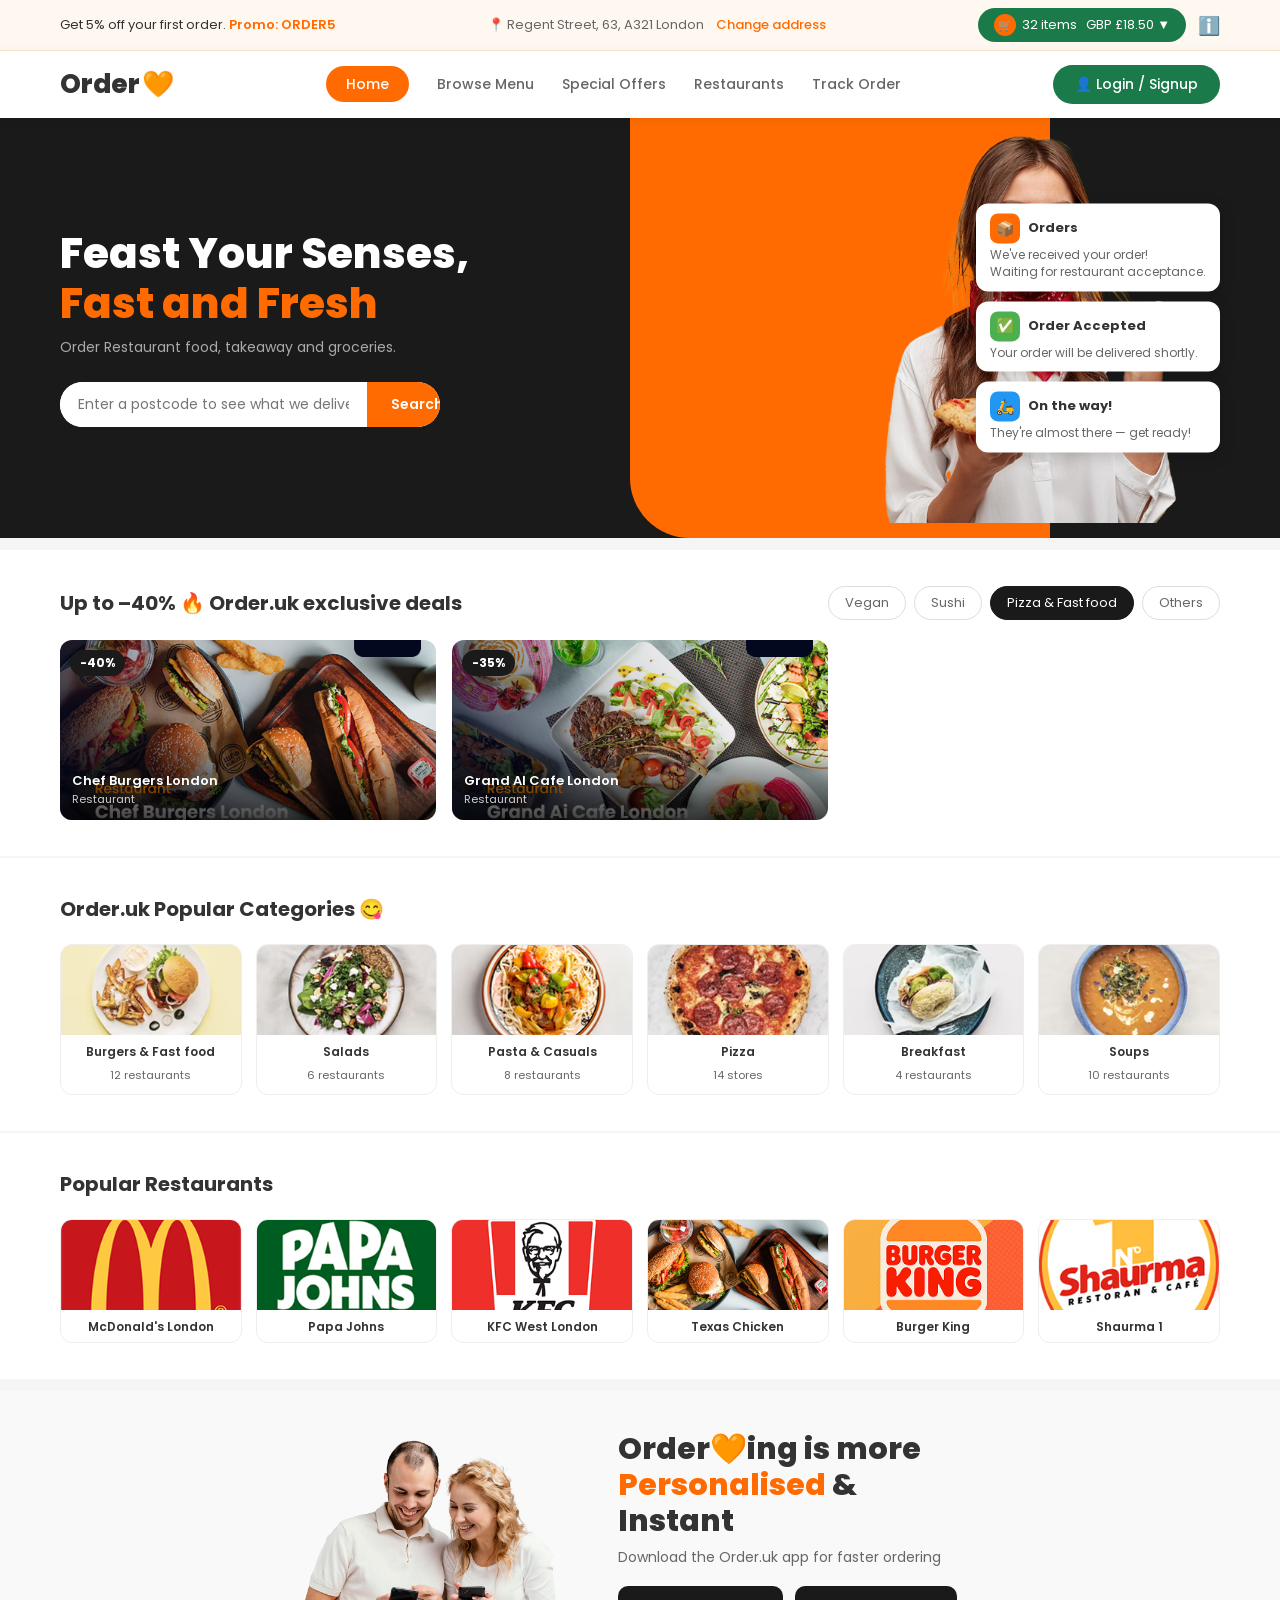
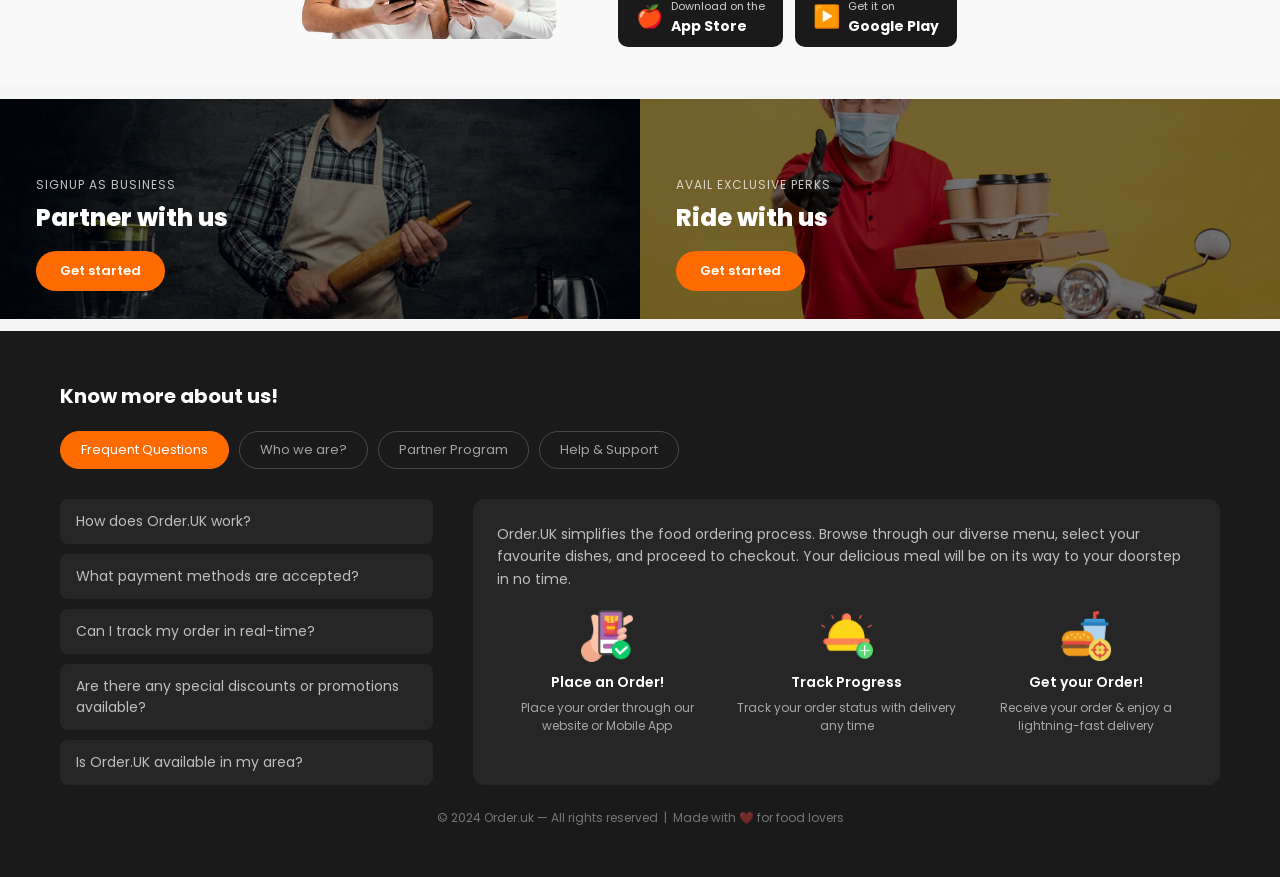
==== commit 89c31cc9: "Remove missing deal3.png card entirely" ====
--- a/index.html
+++ b/index.html
@@ -79,14 +79,7 @@
       <div class="deal-badge">-35%</div>
       <div class="deal-info">Grand AI Cafe London<small>Restaurant</small></div>
     </div>
-    <div class="deal-card deal-card--placeholder">
-      <div class="deal-placeholder-inner">
-        <span>🍽️</span>
-        <p>New Deal Coming Soon</p>
-      </div>
-      <div class="deal-badge">-31%</div>
-      <div class="deal-info">Butterbrot Cafe London<small>Restaurant</small></div>
-    </div>
+
   </div>
 </div>
 
